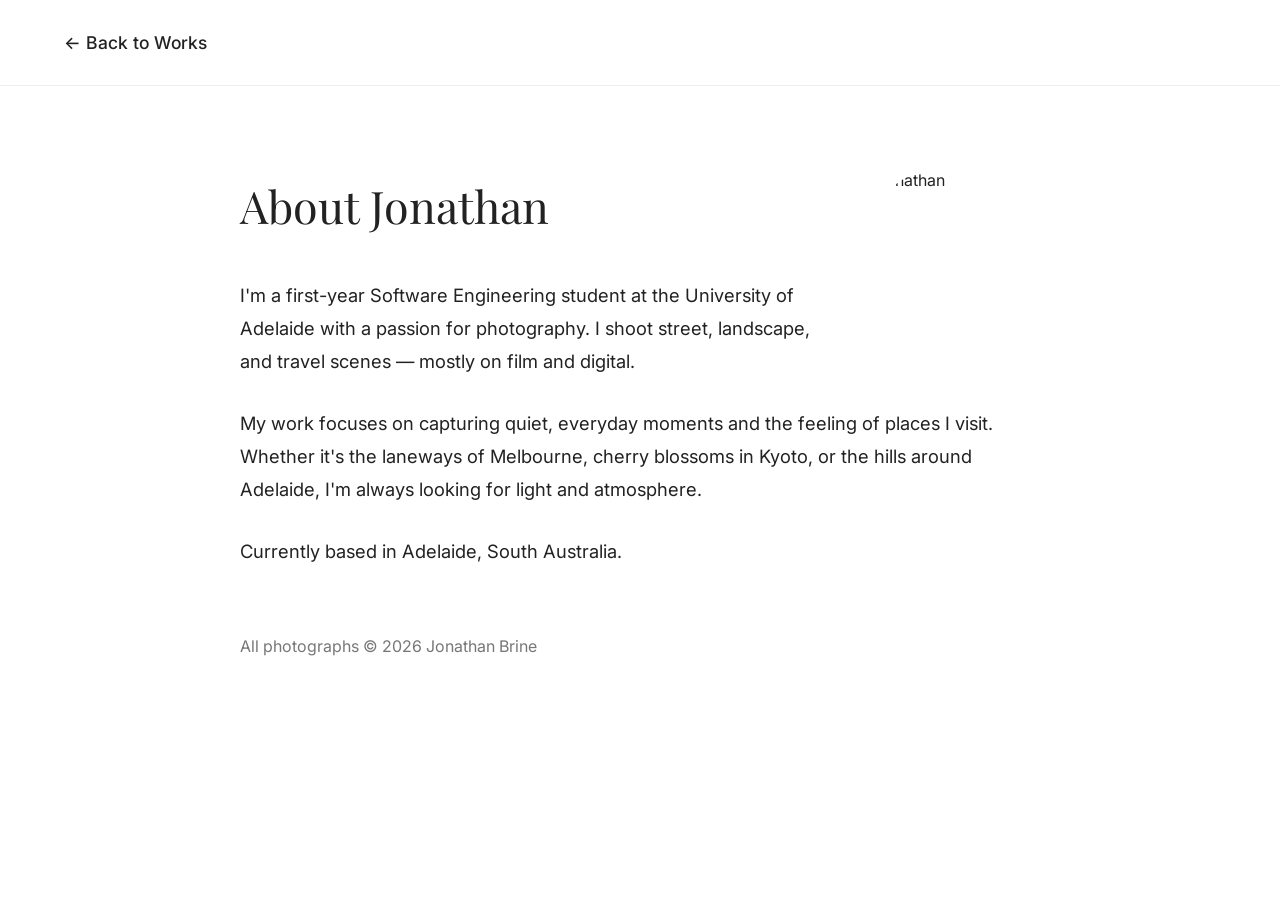
==== about.html @ cfa9220f "Added about page and changed contact button to email" ====
<!DOCTYPE html>
<html lang="en">
<head>
    <meta charset="UTF-8">
    <meta name="viewport" content="width=device-width, initial-scale=1.0">
    <title>About | Jonathan's Photography</title>
    <style>
        @import url('https://fonts.googleapis.com/css2?family=Playfair+Display:wght@400;700&family=Inter:wght@400;500&display=swap');

        body {
            font-family: 'Inter', system-ui, sans-serif;
            background-color: #ffffff;
            color: #222;
            margin: 0;
            padding: 0;
        }
        header {
            padding: 2rem 5%;
            display: flex;
            justify-content: space-between;
            align-items: center;
            border-bottom: 1px solid #eee;
        }
        .back { color: #222; text-decoration: none; font-size: 1.1rem; font-weight: 500; }
        .back:hover { color: #d4a017; }
        main {
            max-width: 800px;
            margin: 5rem auto;
            padding: 0 5%;
            line-height: 1.8;
        }
        h1 {
            font-family: 'Playfair Display', serif;
            font-size: 2.8rem;
            font-weight: 400;
            margin-bottom: 2rem;
        }
        p {
            font-size: 1.15rem;
            margin-bottom: 1.8rem;
        }
        .selfie {
            width: 180px;
            height: 180px;
            border-radius: 50%;
            float: right;
            margin: 0 0 2rem 2rem;
            object-fit: cover;
        }
    </style>
</head>
<body>
    <header>
        <a href="index.html" class="back">← Back to Works</a>
    </header>

    <main>
        <img src="DSC01669.jpg" alt="Jonathan" class="selfie">
        <h1>About Jonathan</h1>
        <p>I'm a first-year Software Engineering student at the University of Adelaide with a passion for photography. I shoot street, landscape, and travel scenes — mostly on film and digital.</p>
        
        <p>My work focuses on capturing quiet, everyday moments and the feeling of places I visit. Whether it's the laneways of Melbourne, cherry blossoms in Kyoto, or the hills around Adelaide, I'm always looking for light and atmosphere.</p>
        
        <p>Currently based in Adelaide, South Australia.</p>
        
        <p style="margin-top: 4rem; font-size:1rem; color:#777;">
            All photographs © 2026 Jonathan Brine
        </p>
    </main>
</body>
</html>
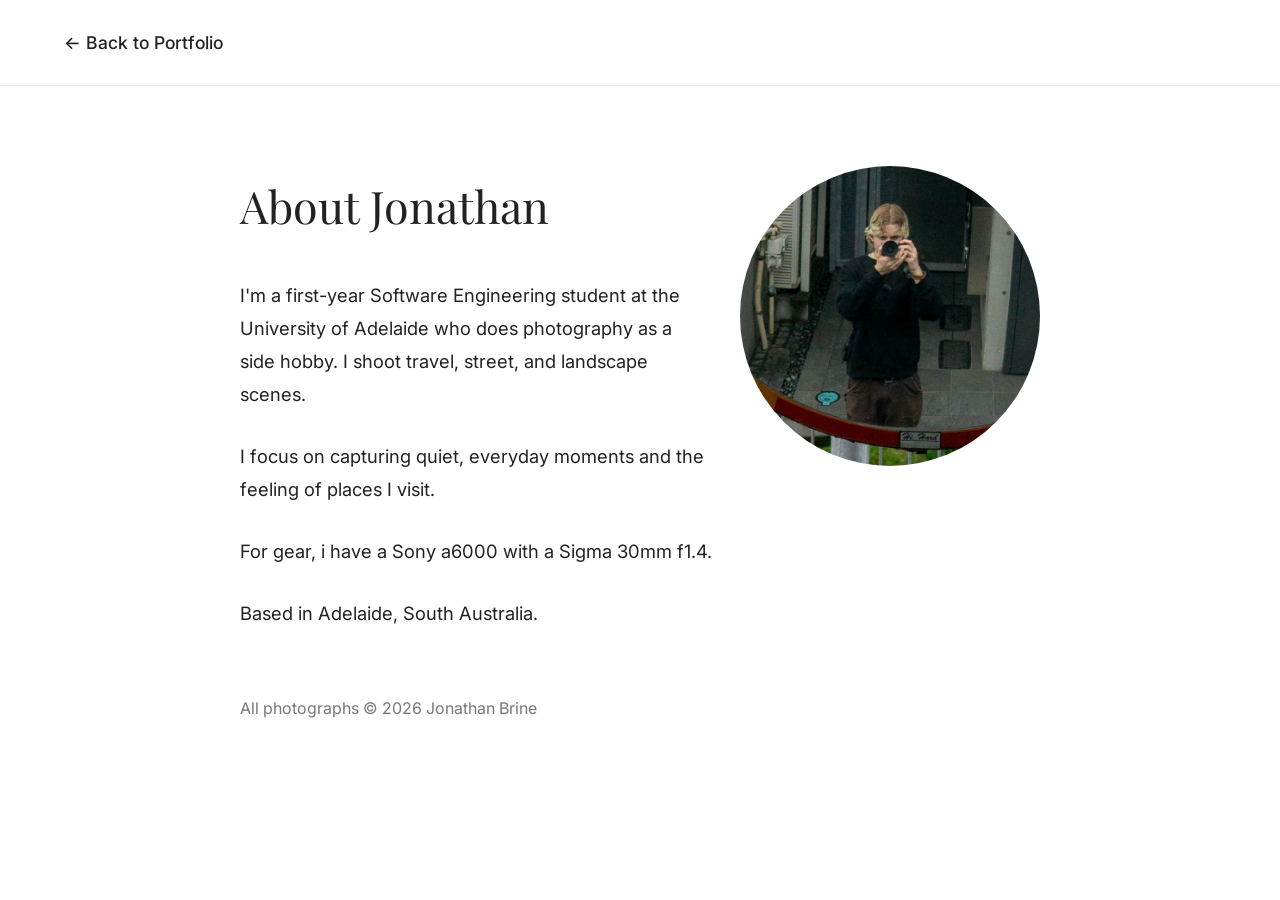
==== commit bbae31ae: "UI changes" ====
--- a/about.html
+++ b/about.html
@@ -40,8 +40,8 @@
             margin-bottom: 1.8rem;
         }
         .selfie {
-            width: 180px;
-            height: 180px;
+            width: 300px;
+            height: 300px;
             border-radius: 50%;
             float: right;
             margin: 0 0 2rem 2rem;
@@ -51,17 +51,19 @@
 </head>
 <body>
     <header>
-        <a href="index.html" class="back">← Back to Works</a>
+        <a href="index.html" class="back">← Back to Portfolio</a>
     </header>
 
     <main>
-        <img src="DSC01669.jpg" alt="Jonathan" class="selfie">
+        <img src="images/pfp.jpg" alt="Jonathan" class="selfie">
         <h1>About Jonathan</h1>
-        <p>I'm a first-year Software Engineering student at the University of Adelaide with a passion for photography. I shoot street, landscape, and travel scenes — mostly on film and digital.</p>
+        <p>I'm a first-year Software Engineering student at the University of Adelaide who does photography as a side hobby. I shoot travel, street, and landscape scenes.</p>
         
-        <p>My work focuses on capturing quiet, everyday moments and the feeling of places I visit. Whether it's the laneways of Melbourne, cherry blossoms in Kyoto, or the hills around Adelaide, I'm always looking for light and atmosphere.</p>
+        <p>I focus on capturing quiet, everyday moments and the feeling of places I visit.</p>
+
+        <p>For gear, i have a Sony a6000 with a Sigma 30mm f1.4.</p>
         
-        <p>Currently based in Adelaide, South Australia.</p>
+        <p>Based in Adelaide, South Australia.</p>
         
         <p style="margin-top: 4rem; font-size:1rem; color:#777;">
             All photographs © 2026 Jonathan Brine
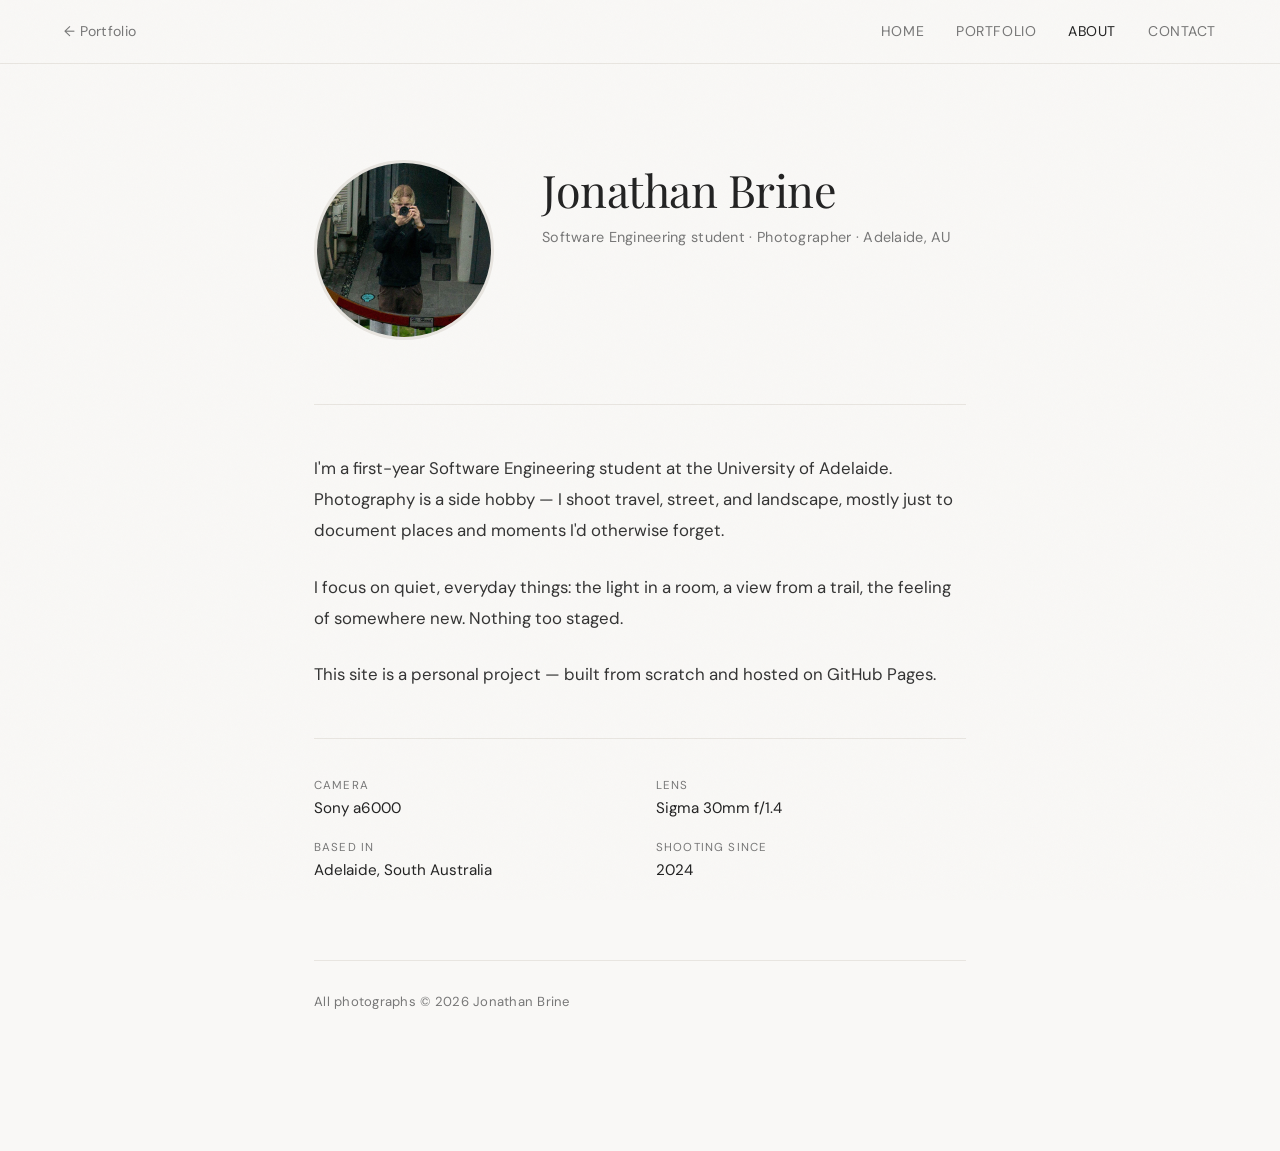
==== commit efdc3b52: "claude overhaul" ====
--- a/about.html
+++ b/about.html
@@ -3,71 +3,274 @@
 <head>
     <meta charset="UTF-8">
     <meta name="viewport" content="width=device-width, initial-scale=1.0">
-    <title>About | Jonathan's Photography</title>
+    <title>About | Jonathan Brine</title>
     <style>
-        @import url('https://fonts.googleapis.com/css2?family=Playfair+Display:wght@400;700&family=Inter:wght@400;500&display=swap');
+        @import url('https://fonts.googleapis.com/css2?family=Playfair+Display:ital,wght@0,400;0,700;1,400&family=DM+Sans:wght@300;400;500&display=swap');
+
+        *, *::before, *::after { box-sizing: border-box; }
+
+        :root {
+            --bg: #f9f8f6;
+            --fg: #222;
+            --muted: #777;
+            --border: #e8e5e0;
+        }
 
         body {
-            font-family: 'Inter', system-ui, sans-serif;
-            background-color: #ffffff;
-            color: #222;
+            font-family: 'DM Sans', system-ui, sans-serif;
+            background-color: var(--bg);
+            color: var(--fg);
             margin: 0;
             padding: 0;
         }
+
+        body::before {
+            content: '';
+            position: fixed;
+            inset: 0;
+            pointer-events: none;
+            z-index: 9999;
+            opacity: 0.025;
+            background-image: url("data:image/svg+xml,%3Csvg viewBox='0 0 256 256' xmlns='http://www.w3.org/2000/svg'%3E%3Cfilter id='noise'%3E%3CfeTurbulence type='fractalNoise' baseFrequency='0.9' numOctaves='4' stitchTiles='stitch'/%3E%3C/filter%3E%3Crect width='100%25' height='100%25' filter='url(%23noise)'/%3E%3C/svg%3E");
+            background-size: 128px 128px;
+        }
+
+        /* ── Header ── */
         header {
-            padding: 2rem 5%;
+            padding: 1.4rem 5%;
             display: flex;
             justify-content: space-between;
             align-items: center;
-            border-bottom: 1px solid #eee;
-        }
-        .back { color: #222; text-decoration: none; font-size: 1.1rem; font-weight: 500; }
-        .back:hover { color: #d4a017; }
+            border-bottom: 1px solid var(--border);
+            position: sticky;
+            top: 0;
+            background: rgba(249,248,246,0.92);
+            backdrop-filter: blur(10px);
+            -webkit-backdrop-filter: blur(10px);
+            z-index: 100;
+        }
+
+        /* Dynamic back button — text set by JS based on referrer */
+        .back {
+            color: var(--muted);
+            text-decoration: none;
+            font-size: 0.88rem;
+            letter-spacing: 0.02em;
+            transition: color 0.2s;
+        }
+        .back:hover { color: var(--fg); }
+
+        nav {
+            display: flex;
+            gap: 2rem;
+        }
+
+        nav a {
+            color: var(--muted);
+            text-decoration: none;
+            font-size: 0.88rem;
+            font-weight: 400;
+            letter-spacing: 0.04em;
+            text-transform: uppercase;
+            transition: color 0.2s;
+        }
+        nav a:hover, nav a.active { color: var(--fg); }
+
+        /* ── Layout ── */
         main {
-            max-width: 800px;
-            margin: 5rem auto;
-            padding: 0 5%;
-            line-height: 1.8;
-        }
-        h1 {
+            max-width: 780px;
+            margin: 0 auto;
+            padding: 6rem 5% 8rem;
+        }
+
+        /* Photo sits beside the intro text on wider screens */
+        .about-header {
+            display: flex;
+            align-items: flex-start;
+            gap: 3rem;
+            margin-bottom: 4rem;
+        }
+
+        .selfie {
+            width: 180px;
+            height: 180px;
+            border-radius: 50%;
+            object-fit: cover;
+            flex-shrink: 0;
+            border: 3px solid var(--border);
+        }
+
+        .about-intro h1 {
             font-family: 'Playfair Display', serif;
-            font-size: 2.8rem;
+            font-size: clamp(2rem, 4vw, 2.8rem);
             font-weight: 400;
-            margin-bottom: 2rem;
-        }
-        p {
-            font-size: 1.15rem;
-            margin-bottom: 1.8rem;
-        }
-        .selfie {
-            width: 300px;
-            height: 300px;
-            border-radius: 50%;
-            float: right;
-            margin: 0 0 2rem 2rem;
-            object-fit: cover;
+            margin: 0 0 0.6rem;
+            letter-spacing: -0.5px;
+        }
+
+        .about-intro .tagline {
+            color: var(--muted);
+            font-size: 0.9rem;
+            margin: 0;
+            letter-spacing: 0.02em;
+        }
+
+        /* ── Body text ── */
+        .about-body {
+            border-top: 1px solid var(--border);
+            padding-top: 3rem;
+        }
+
+        .about-body p {
+            font-size: 1.05rem;
+            line-height: 1.85;
+            margin: 0 0 1.6rem;
+            color: #333;
+        }
+
+        /* ── Gear / details list ── */
+        .details {
+            margin: 3rem 0 0;
+            border-top: 1px solid var(--border);
+            padding-top: 2.4rem;
+            display: grid;
+            grid-template-columns: 1fr 1fr;
+            gap: 1.4rem 2rem;
+        }
+
+        .detail-item label {
+            display: block;
+            font-size: 0.72rem;
+            letter-spacing: 0.1em;
+            text-transform: uppercase;
+            color: var(--muted);
+            margin-bottom: 4px;
+        }
+
+        .detail-item span {
+            font-size: 0.95rem;
+            color: var(--fg);
+        }
+
+        /* ── Copyright ── */
+        .copyright {
+            margin-top: 5rem;
+            padding-top: 2rem;
+            border-top: 1px solid var(--border);
+            font-size: 0.82rem;
+            color: var(--muted);
+            letter-spacing: 0.02em;
+        }
+
+        /* ── Mobile ── */
+        @media (max-width: 560px) {
+            .about-header { flex-direction: column; align-items: center; text-align: center; gap: 1.5rem; }
+            .selfie { width: 130px; height: 130px; }
+            .details { grid-template-columns: 1fr; }
+            nav { gap: 1.2rem; }
+            nav a { font-size: 0.8rem; }
         }
     </style>
 </head>
 <body>
     <header>
-        <a href="index.html" class="back">← Back to Portfolio</a>
+        <!--
+            The back link text is set dynamically by the JS at the bottom.
+            It checks document.referrer to decide whether the user came from
+            index.html (Home) or portfolio.html (Portfolio), then updates accordingly.
+            Falls back to "← Portfolio" if the referrer is unknown (e.g. direct visit).
+        -->
+        <a href="#" class="back" id="backLink">← Portfolio</a>
+        <nav>
+            <a href="index.html">Home</a>
+            <a href="portfolio.html">Portfolio</a>
+            <a href="about.html" class="active">About</a>
+            <a href="mailto:jonathan1brine@gmail.com">Contact</a>
+        </nav>
     </header>
 
     <main>
-        <img src="images/pfp.jpg" alt="Jonathan" class="selfie">
-        <h1>About Jonathan</h1>
-        <p>I'm a first-year Software Engineering student at the University of Adelaide who does photography as a side hobby. I shoot travel, street, and landscape scenes.</p>
-        
-        <p>I focus on capturing quiet, everyday moments and the feeling of places I visit.</p>
-
-        <p>For gear, i have a Sony a6000 with a Sigma 30mm f1.4.</p>
-        
-        <p>Based in Adelaide, South Australia.</p>
-        
-        <p style="margin-top: 4rem; font-size:1rem; color:#777;">
-            All photographs © 2026 Jonathan Brine
-        </p>
+        <div class="about-header">
+            <img src="images/pfp.jpg" alt="Jonathan Brine" class="selfie">
+            <div class="about-intro">
+                <h1>Jonathan Brine</h1>
+                <p class="tagline">Software Engineering student · Photographer · Adelaide, AU</p>
+            </div>
+        </div>
+
+        <div class="about-body">
+            <p>
+                I'm a first-year Software Engineering student at the University of Adelaide.
+                Photography is a side hobby — I shoot travel, street, and landscape, mostly
+                just to document places and moments I'd otherwise forget.
+            </p>
+            <p>
+                I focus on quiet, everyday things: the light in a room, a view from a trail,
+                the feeling of somewhere new. Nothing too staged.
+            </p>
+            <p>
+                This site is a personal project — built from scratch and hosted on GitHub Pages.
+            </p>
+
+            <!--
+                GEAR / DETAILS
+                Easy to update: just change the <span> text inside each .detail-item
+                To add a new row: copy a .detail-item div and add it inside .details
+            -->
+            <div class="details">
+                <div class="detail-item">
+                    <label>Camera</label>
+                    <span>Sony a6000</span>
+                </div>
+                <div class="detail-item">
+                    <label>Lens</label>
+                    <span>Sigma 30mm f/1.4</span>
+                </div>
+                <div class="detail-item">
+                    <label>Based in</label>
+                    <span>Adelaide, South Australia</span>
+                </div>
+                <div class="detail-item">
+                    <label>Shooting since</label>
+                    <span>2024</span>
+                </div>
+            </div>
+        </div>
+
+        <p class="copyright">All photographs © 2026 Jonathan Brine</p>
     </main>
+
+    <script>
+        // ── Dynamic back button (fixes GitHub issue #2) ──────────────────
+        // Checks where the user came from and updates the back link text + href.
+        // Works for same-origin navigation. Falls back gracefully for direct visits.
+
+        (function () {
+            const backLink = document.getElementById('backLink');
+            const ref = document.referrer;
+
+            if (ref) {
+                try {
+                    const refUrl = new URL(ref);
+                    const refPath = refUrl.pathname;
+
+                    if (refPath.endsWith('index.html') || refPath === '/' || refPath === '') {
+                        backLink.textContent = '← Home';
+                        backLink.href = 'index.html';
+                    } else {
+                        // Any other page (portfolio, gallery pages etc.) → back to portfolio
+                        backLink.textContent = '← Portfolio';
+                        backLink.href = 'portfolio.html';
+                    }
+                } catch (e) {
+                    // Malformed referrer — use default
+                    backLink.href = 'portfolio.html';
+                }
+            } else {
+                // No referrer (direct visit, private browsing, cross-origin) — default
+                backLink.href = 'portfolio.html';
+            }
+        })();
+    </script>
 </body>
 </html>
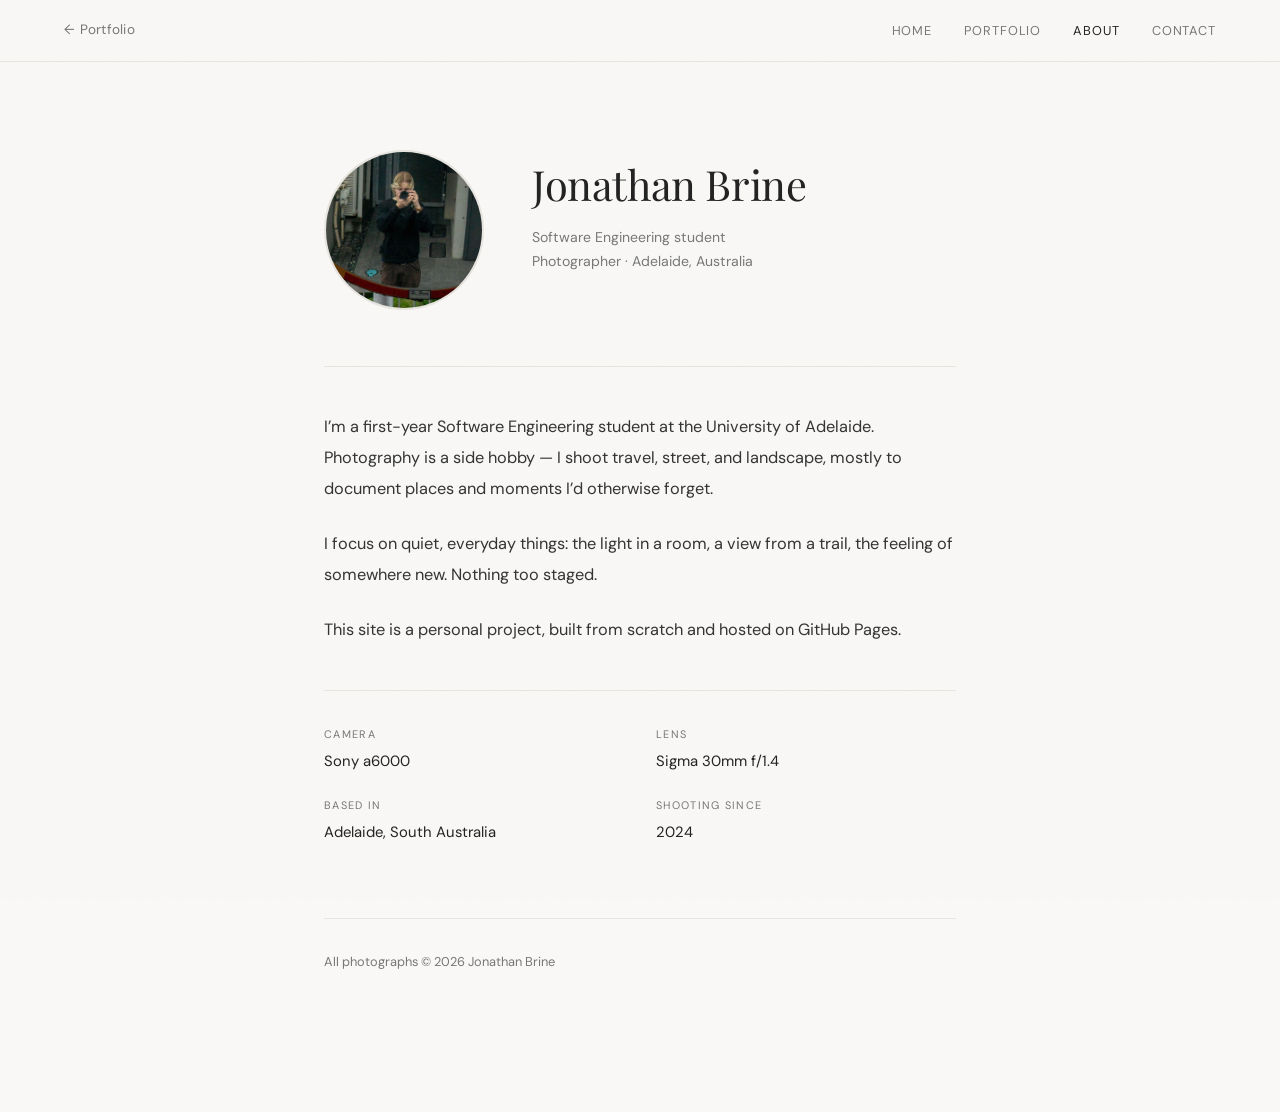
==== commit e662e85a: "v2" ====
--- a/about.html
+++ b/about.html
@@ -3,136 +3,67 @@
 <head>
     <meta charset="UTF-8">
     <meta name="viewport" content="width=device-width, initial-scale=1.0">
+    <meta name="description" content="About Jonathan Brine — first-year Software Engineering student and photographer based in Adelaide, Australia. Sony a6000, Sigma 30mm f/1.4.">
+    <meta property="og:title" content="About | Jonathan Brine Photography">
+    <meta property="og:description" content="First-year Software Engineering student and photographer based in Adelaide, Australia.">
+    <meta property="og:type" content="website">
     <title>About | Jonathan Brine</title>
+    <link rel="icon" href="data:image/svg+xml,%3Csvg xmlns='http://www.w3.org/2000/svg' viewBox='0 0 32 32'%3E%3Crect width='32' height='32' fill='%23222' rx='3'/%3E%3Ctext x='50%25' y='54%25' font-size='13' dominant-baseline='central' text-anchor='middle' fill='%23f9f8f6' font-family='Georgia%2Cserif' font-style='italic'%3EJB%3C/text%3E%3C/svg%3E">
+    <link rel="stylesheet" href="css/style.css">
     <style>
-        @import url('https://fonts.googleapis.com/css2?family=Playfair+Display:ital,wght@0,400;0,700;1,400&family=DM+Sans:wght@300;400;500&display=swap');
-
-        *, *::before, *::after { box-sizing: border-box; }
-
-        :root {
-            --bg: #f9f8f6;
-            --fg: #222;
-            --muted: #777;
-            --border: #e8e5e0;
+        main {
+            max-width: 760px;
+            margin: 0 auto;
+            padding: 5.5rem 5% 8rem;
         }
 
-        body {
-            font-family: 'DM Sans', system-ui, sans-serif;
-            background-color: var(--bg);
-            color: var(--fg);
-            margin: 0;
-            padding: 0;
-        }
-
-        body::before {
-            content: '';
-            position: fixed;
-            inset: 0;
-            pointer-events: none;
-            z-index: 9999;
-            opacity: 0.025;
-            background-image: url("data:image/svg+xml,%3Csvg viewBox='0 0 256 256' xmlns='http://www.w3.org/2000/svg'%3E%3Cfilter id='noise'%3E%3CfeTurbulence type='fractalNoise' baseFrequency='0.9' numOctaves='4' stitchTiles='stitch'/%3E%3C/filter%3E%3Crect width='100%25' height='100%25' filter='url(%23noise)'/%3E%3C/svg%3E");
-            background-size: 128px 128px;
-        }
-
-        /* ── Header ── */
-        header {
-            padding: 1.4rem 5%;
-            display: flex;
-            justify-content: space-between;
-            align-items: center;
-            border-bottom: 1px solid var(--border);
-            position: sticky;
-            top: 0;
-            background: rgba(249,248,246,0.92);
-            backdrop-filter: blur(10px);
-            -webkit-backdrop-filter: blur(10px);
-            z-index: 100;
-        }
-
-        /* Dynamic back button — text set by JS based on referrer */
-        .back {
-            color: var(--muted);
-            text-decoration: none;
-            font-size: 0.88rem;
-            letter-spacing: 0.02em;
-            transition: color 0.2s;
-        }
-        .back:hover { color: var(--fg); }
-
-        nav {
-            display: flex;
-            gap: 2rem;
-        }
-
-        nav a {
-            color: var(--muted);
-            text-decoration: none;
-            font-size: 0.88rem;
-            font-weight: 400;
-            letter-spacing: 0.04em;
-            text-transform: uppercase;
-            transition: color 0.2s;
-        }
-        nav a:hover, nav a.active { color: var(--fg); }
-
-        /* ── Layout ── */
-        main {
-            max-width: 780px;
-            margin: 0 auto;
-            padding: 6rem 5% 8rem;
-        }
-
-        /* Photo sits beside the intro text on wider screens */
         .about-header {
             display: flex;
             align-items: flex-start;
             gap: 3rem;
-            margin-bottom: 4rem;
+            margin-bottom: 3.5rem;
         }
 
-        .selfie {
-            width: 180px;
-            height: 180px;
+        .pfp-large {
+            width: 160px;
+            height: 160px;
             border-radius: 50%;
             object-fit: cover;
             flex-shrink: 0;
-            border: 3px solid var(--border);
+            border: 2px solid var(--border);
         }
 
         .about-intro h1 {
             font-family: 'Playfair Display', serif;
-            font-size: clamp(2rem, 4vw, 2.8rem);
+            font-size: clamp(1.9rem, 4vw, 2.6rem);
             font-weight: 400;
-            margin: 0 0 0.6rem;
-            letter-spacing: -0.5px;
+            margin: 0 0 0.5rem;
+            letter-spacing: -0.4px;
         }
 
         .about-intro .tagline {
             color: var(--muted);
-            font-size: 0.9rem;
+            font-size: 0.88rem;
             margin: 0;
-            letter-spacing: 0.02em;
+            line-height: 1.7;
         }
 
-        /* ── Body text ── */
         .about-body {
             border-top: 1px solid var(--border);
-            padding-top: 3rem;
+            padding-top: 2.8rem;
         }
 
         .about-body p {
-            font-size: 1.05rem;
-            line-height: 1.85;
-            margin: 0 0 1.6rem;
+            font-size: 1.02rem;
+            line-height: 1.9;
+            margin: 0 0 1.5rem;
             color: #333;
         }
 
-        /* ── Gear / details list ── */
         .details {
-            margin: 3rem 0 0;
+            margin: 2.8rem 0 0;
             border-top: 1px solid var(--border);
-            padding-top: 2.4rem;
+            padding-top: 2.2rem;
             display: grid;
             grid-template-columns: 1fr 1fr;
             gap: 1.4rem 2rem;
@@ -140,47 +71,39 @@
 
         .detail-item label {
             display: block;
-            font-size: 0.72rem;
-            letter-spacing: 0.1em;
+            font-size: 0.68rem;
+            letter-spacing: 0.12em;
             text-transform: uppercase;
             color: var(--muted);
             margin-bottom: 4px;
         }
 
         .detail-item span {
-            font-size: 0.95rem;
+            font-size: 0.93rem;
             color: var(--fg);
         }
 
-        /* ── Copyright ── */
         .copyright {
-            margin-top: 5rem;
+            margin-top: 4.5rem;
             padding-top: 2rem;
             border-top: 1px solid var(--border);
-            font-size: 0.82rem;
+            font-size: 0.8rem;
             color: var(--muted);
-            letter-spacing: 0.02em;
         }
 
-        /* ── Mobile ── */
         @media (max-width: 560px) {
             .about-header { flex-direction: column; align-items: center; text-align: center; gap: 1.5rem; }
-            .selfie { width: 130px; height: 130px; }
+            .pfp-large { width: 120px; height: 120px; }
             .details { grid-template-columns: 1fr; }
-            nav { gap: 1.2rem; }
-            nav a { font-size: 0.8rem; }
         }
     </style>
 </head>
 <body>
     <header>
-        <!--
-            The back link text is set dynamically by the JS at the bottom.
-            It checks document.referrer to decide whether the user came from
-            index.html (Home) or portfolio.html (Portfolio), then updates accordingly.
-            Falls back to "← Portfolio" if the referrer is unknown (e.g. direct visit).
-        -->
-        <a href="#" class="back" id="backLink">← Portfolio</a>
+        <a href="portfolio.html" class="back" id="backLink">&larr; Portfolio</a>
+        <button class="nav-toggle" id="navToggle" aria-label="Toggle navigation" aria-expanded="false">
+            <span></span><span></span><span></span>
+        </button>
         <nav>
             <a href="index.html">Home</a>
             <a href="portfolio.html">Portfolio</a>
@@ -191,32 +114,30 @@
 
     <main>
         <div class="about-header">
-            <img src="images/pfp.jpg" alt="Jonathan Brine" class="selfie">
+            <img src="images/pfp.jpg" alt="Jonathan Brine" class="pfp-large">
             <div class="about-intro">
                 <h1>Jonathan Brine</h1>
-                <p class="tagline">Software Engineering student · Photographer · Adelaide, AU</p>
+                <p class="tagline">
+                    Software Engineering student<br>
+                    Photographer &middot; Adelaide, Australia
+                </p>
             </div>
         </div>
 
         <div class="about-body">
             <p>
-                I'm a first-year Software Engineering student at the University of Adelaide.
-                Photography is a side hobby — I shoot travel, street, and landscape, mostly
-                just to document places and moments I'd otherwise forget.
+                I&rsquo;m a first-year Software Engineering student at the University of Adelaide.
+                Photography is a side hobby &mdash; I shoot travel, street, and landscape, mostly
+                to document places and moments I&rsquo;d otherwise forget.
             </p>
             <p>
                 I focus on quiet, everyday things: the light in a room, a view from a trail,
                 the feeling of somewhere new. Nothing too staged.
             </p>
             <p>
-                This site is a personal project — built from scratch and hosted on GitHub Pages.
+                This site is a personal project, built from scratch and hosted on GitHub Pages.
             </p>
 
-            <!--
-                GEAR / DETAILS
-                Easy to update: just change the <span> text inside each .detail-item
-                To add a new row: copy a .detail-item div and add it inside .details
-            -->
             <div class="details">
                 <div class="detail-item">
                     <label>Camera</label>
@@ -237,40 +158,24 @@
             </div>
         </div>
 
-        <p class="copyright">All photographs © 2026 Jonathan Brine</p>
+        <p class="copyright">All photographs &copy; 2026 Jonathan Brine</p>
     </main>
 
+    <script src="js/main.js"></script>
     <script>
-        // ── Dynamic back button (fixes GitHub issue #2) ──────────────────
-        // Checks where the user came from and updates the back link text + href.
-        // Works for same-origin navigation. Falls back gracefully for direct visits.
-
+        // Dynamic back link — goes to wherever the user came from
         (function () {
             const backLink = document.getElementById('backLink');
             const ref = document.referrer;
-
-            if (ref) {
-                try {
-                    const refUrl = new URL(ref);
-                    const refPath = refUrl.pathname;
-
-                    if (refPath.endsWith('index.html') || refPath === '/' || refPath === '') {
-                        backLink.textContent = '← Home';
-                        backLink.href = 'index.html';
-                    } else {
-                        // Any other page (portfolio, gallery pages etc.) → back to portfolio
-                        backLink.textContent = '← Portfolio';
-                        backLink.href = 'portfolio.html';
-                    }
-                } catch (e) {
-                    // Malformed referrer — use default
-                    backLink.href = 'portfolio.html';
+            if (!ref) return;
+            try {
+                const refPath = new URL(ref).pathname;
+                if (refPath.endsWith('index.html') || refPath === '/' || refPath === '') {
+                    backLink.textContent = '\u2190 Home';
+                    backLink.href = 'index.html';
                 }
-            } else {
-                // No referrer (direct visit, private browsing, cross-origin) — default
-                backLink.href = 'portfolio.html';
-            }
+            } catch (_) {}
         })();
     </script>
 </body>
-</html>+</html>
--- a/css/style.css
+++ b/css/style.css
@@ -0,0 +1,199 @@
+/* ─────────────────────────────────────────────────────────────────────────────
+   style.css — Shared styles for all pages
+   Jonathan Brine Photography
+   ───────────────────────────────────────────────────────────────────────────── */
+
+@import url('https://fonts.googleapis.com/css2?family=Playfair+Display:ital,wght@0,400;0,700;1,400&family=DM+Sans:wght@300;400;500&display=swap');
+
+/* ── Variables ─────────────────────────────────────────────────────────────── */
+
+:root {
+    --bg:     #f9f8f6;
+    --fg:     #222;
+    --muted:  #777;
+    --border: #e8e5e0;
+    --radius: 6px;
+}
+
+/* ── Reset ──────────────────────────────────────────────────────────────────── */
+
+*, *::before, *::after { box-sizing: border-box; }
+
+body {
+    font-family: 'DM Sans', system-ui, sans-serif;
+    background-color: var(--bg);
+    color: var(--fg);
+    margin: 0;
+    padding: 0;
+    line-height: 1.65;
+}
+
+img { max-width: 100%; }
+
+/* ── Film grain overlay ─────────────────────────────────────────────────────── */
+
+body::before {
+    content: '';
+    position: fixed;
+    inset: 0;
+    pointer-events: none;
+    z-index: 9999;
+    opacity: 0.025;
+    background-image: url("data:image/svg+xml,%3Csvg viewBox='0 0 256 256' xmlns='http://www.w3.org/2000/svg'%3E%3Cfilter id='noise'%3E%3CfeTurbulence type='fractalNoise' baseFrequency='0.9' numOctaves='4' stitchTiles='stitch'/%3E%3C/filter%3E%3Crect width='100%25' height='100%25' filter='url(%23noise)'/%3E%3C/svg%3E");
+    background-size: 128px 128px;
+}
+
+/* ── Header ─────────────────────────────────────────────────────────────────── */
+
+header {
+    padding: 1.2rem 5%;
+    display: flex;
+    justify-content: space-between;
+    align-items: center;
+    border-bottom: 1px solid var(--border);
+    position: sticky;
+    top: 0;
+    background: rgba(249,248,246,0.92);
+    backdrop-filter: blur(10px);
+    -webkit-backdrop-filter: blur(10px);
+    z-index: 100;
+}
+
+.header-left {
+    display: flex;
+    align-items: center;
+    gap: 0.8rem;
+    text-decoration: none;
+    color: inherit;
+    flex-shrink: 0;
+}
+
+.nav-pfp {
+    width: 34px;
+    height: 34px;
+    border-radius: 50%;
+    object-fit: cover;
+    border: 2px solid var(--border);
+}
+
+.site-name {
+    font-family: 'Playfair Display', serif;
+    font-size: 1.1rem;
+    font-weight: 400;
+    margin: 0;
+    letter-spacing: -0.2px;
+}
+
+/* ── Navigation ─────────────────────────────────────────────────────────────── */
+
+nav {
+    display: flex;
+    align-items: center;
+    gap: 2rem;
+}
+
+nav a {
+    color: var(--muted);
+    text-decoration: none;
+    font-size: 0.8rem;
+    letter-spacing: 0.07em;
+    text-transform: uppercase;
+    transition: color 0.2s;
+}
+nav a:hover, nav a.active { color: var(--fg); }
+
+/* ── Back link (gallery / about pages) ──────────────────────────────────────── */
+
+.back {
+    color: var(--muted);
+    text-decoration: none;
+    font-size: 0.85rem;
+    letter-spacing: 0.02em;
+    transition: color 0.2s;
+    flex-shrink: 0;
+}
+.back:hover { color: var(--fg); }
+
+/* ── Footer ─────────────────────────────────────────────────────────────────── */
+
+footer {
+    text-align: center;
+    padding: 2.4rem 5%;
+    border-top: 1px solid var(--border);
+    color: var(--muted);
+    font-size: 0.78rem;
+    letter-spacing: 0.04em;
+}
+
+footer nav {
+    justify-content: center;
+    gap: 1.8rem;
+    margin-bottom: 1rem;
+}
+
+/* ── Hamburger (mobile nav toggle) ─────────────────────────────────────────── */
+
+.nav-toggle {
+    display: none;
+    flex-direction: column;
+    justify-content: center;
+    gap: 5px;
+    background: none;
+    border: none;
+    cursor: pointer;
+    padding: 4px;
+    z-index: 200;
+}
+.nav-toggle span {
+    display: block;
+    width: 22px;
+    height: 2px;
+    background: var(--fg);
+    border-radius: 2px;
+    transition: transform 0.22s ease, opacity 0.15s ease;
+}
+.nav-toggle[aria-expanded="true"] span:nth-child(1) { transform: translateY(7px) rotate(45deg); }
+.nav-toggle[aria-expanded="true"] span:nth-child(2) { opacity: 0; }
+.nav-toggle[aria-expanded="true"] span:nth-child(3) { transform: translateY(-7px) rotate(-45deg); }
+
+/* ── Accessibility ──────────────────────────────────────────────────────────── */
+
+:focus-visible {
+    outline: 2px solid var(--fg);
+    outline-offset: 3px;
+    border-radius: 2px;
+}
+
+/* ── Reduced motion ─────────────────────────────────────────────────────────── */
+
+@media (prefers-reduced-motion: reduce) {
+    *, *::before, *::after {
+        animation-duration: 0.01ms !important;
+        transition-duration: 0.01ms !important;
+    }
+}
+
+/* ── Mobile ─────────────────────────────────────────────────────────────────── */
+
+@media (max-width: 620px) {
+    .nav-toggle { display: flex; }
+
+    nav {
+        display: none;
+        position: absolute;
+        top: 100%;
+        left: 0;
+        right: 0;
+        flex-direction: column;
+        align-items: flex-start;
+        padding: 1.2rem 5%;
+        gap: 1.1rem;
+        background: rgba(249,248,246,0.97);
+        backdrop-filter: blur(12px);
+        -webkit-backdrop-filter: blur(12px);
+        border-bottom: 1px solid var(--border);
+        box-shadow: 0 6px 24px rgba(0,0,0,0.06);
+    }
+    nav.open { display: flex; }
+    nav a { font-size: 0.9rem; }
+}
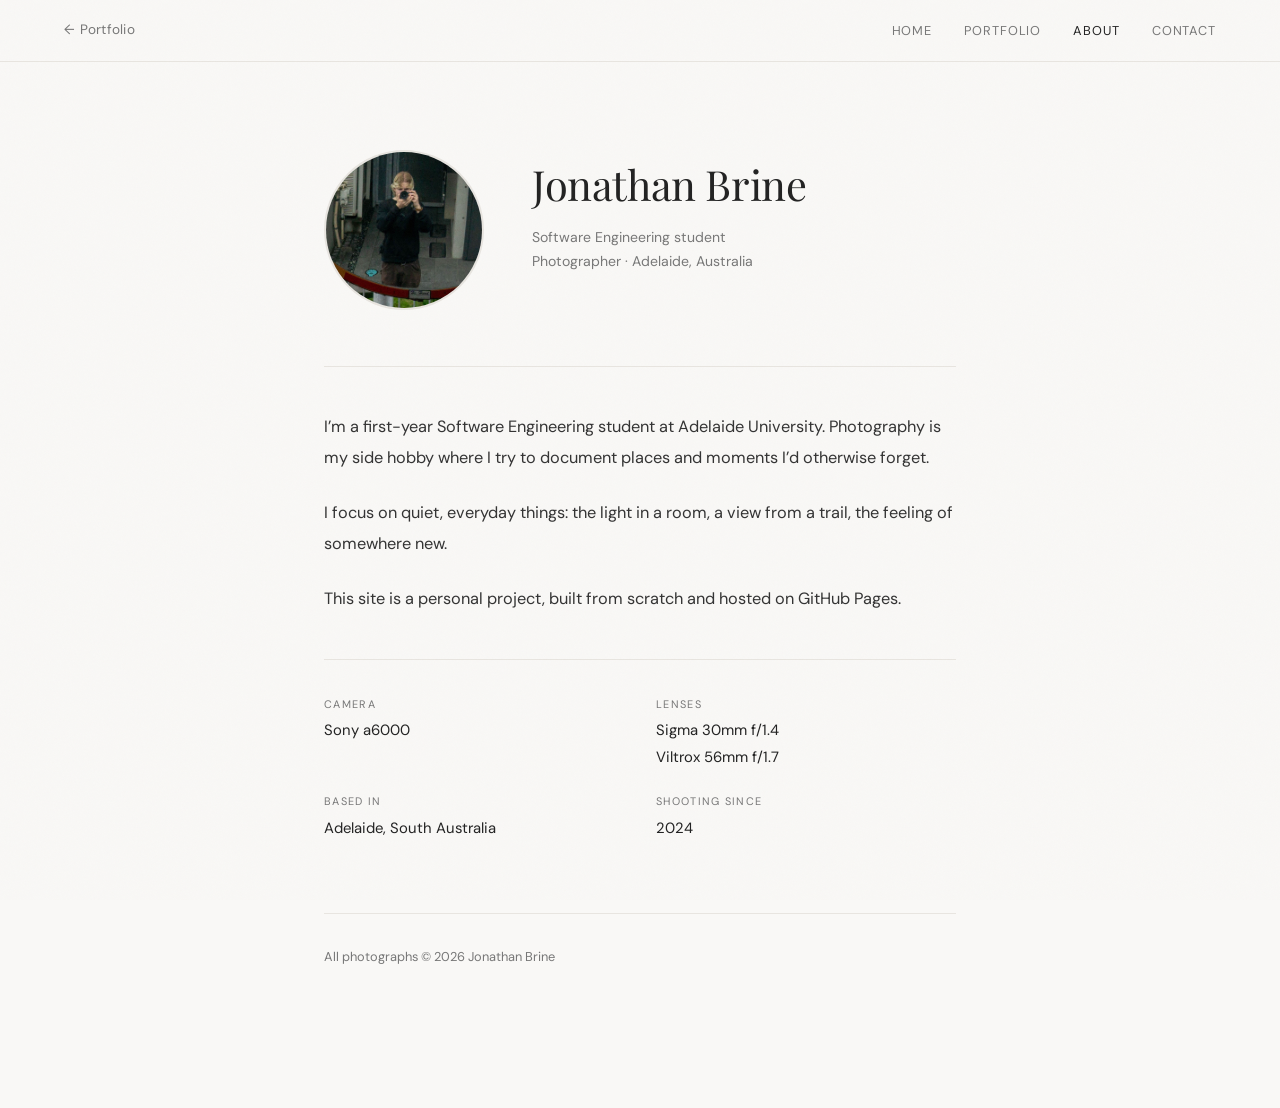
==== commit 810d1b62: "reworded descriptions" ====
--- a/about.html
+++ b/about.html
@@ -126,13 +126,12 @@
 
         <div class="about-body">
             <p>
-                I&rsquo;m a first-year Software Engineering student at the University of Adelaide.
-                Photography is a side hobby &mdash; I shoot travel, street, and landscape, mostly
-                to document places and moments I&rsquo;d otherwise forget.
+                I&rsquo;m a first-year Software Engineering student at Adelaide University.
+                Photography is my side hobby where I try to document places and moments I&rsquo;d otherwise forget.
             </p>
             <p>
                 I focus on quiet, everyday things: the light in a room, a view from a trail,
-                the feeling of somewhere new. Nothing too staged.
+                the feeling of somewhere new. 
             </p>
             <p>
                 This site is a personal project, built from scratch and hosted on GitHub Pages.
@@ -144,8 +143,10 @@
                     <span>Sony a6000</span>
                 </div>
                 <div class="detail-item">
-                    <label>Lens</label>
+                    <label>Lenses</label>
                     <span>Sigma 30mm f/1.4</span>
+                    <div></div>
+                    <span>Viltrox 56mm f/1.7</span>
                 </div>
                 <div class="detail-item">
                     <label>Based in</label>
